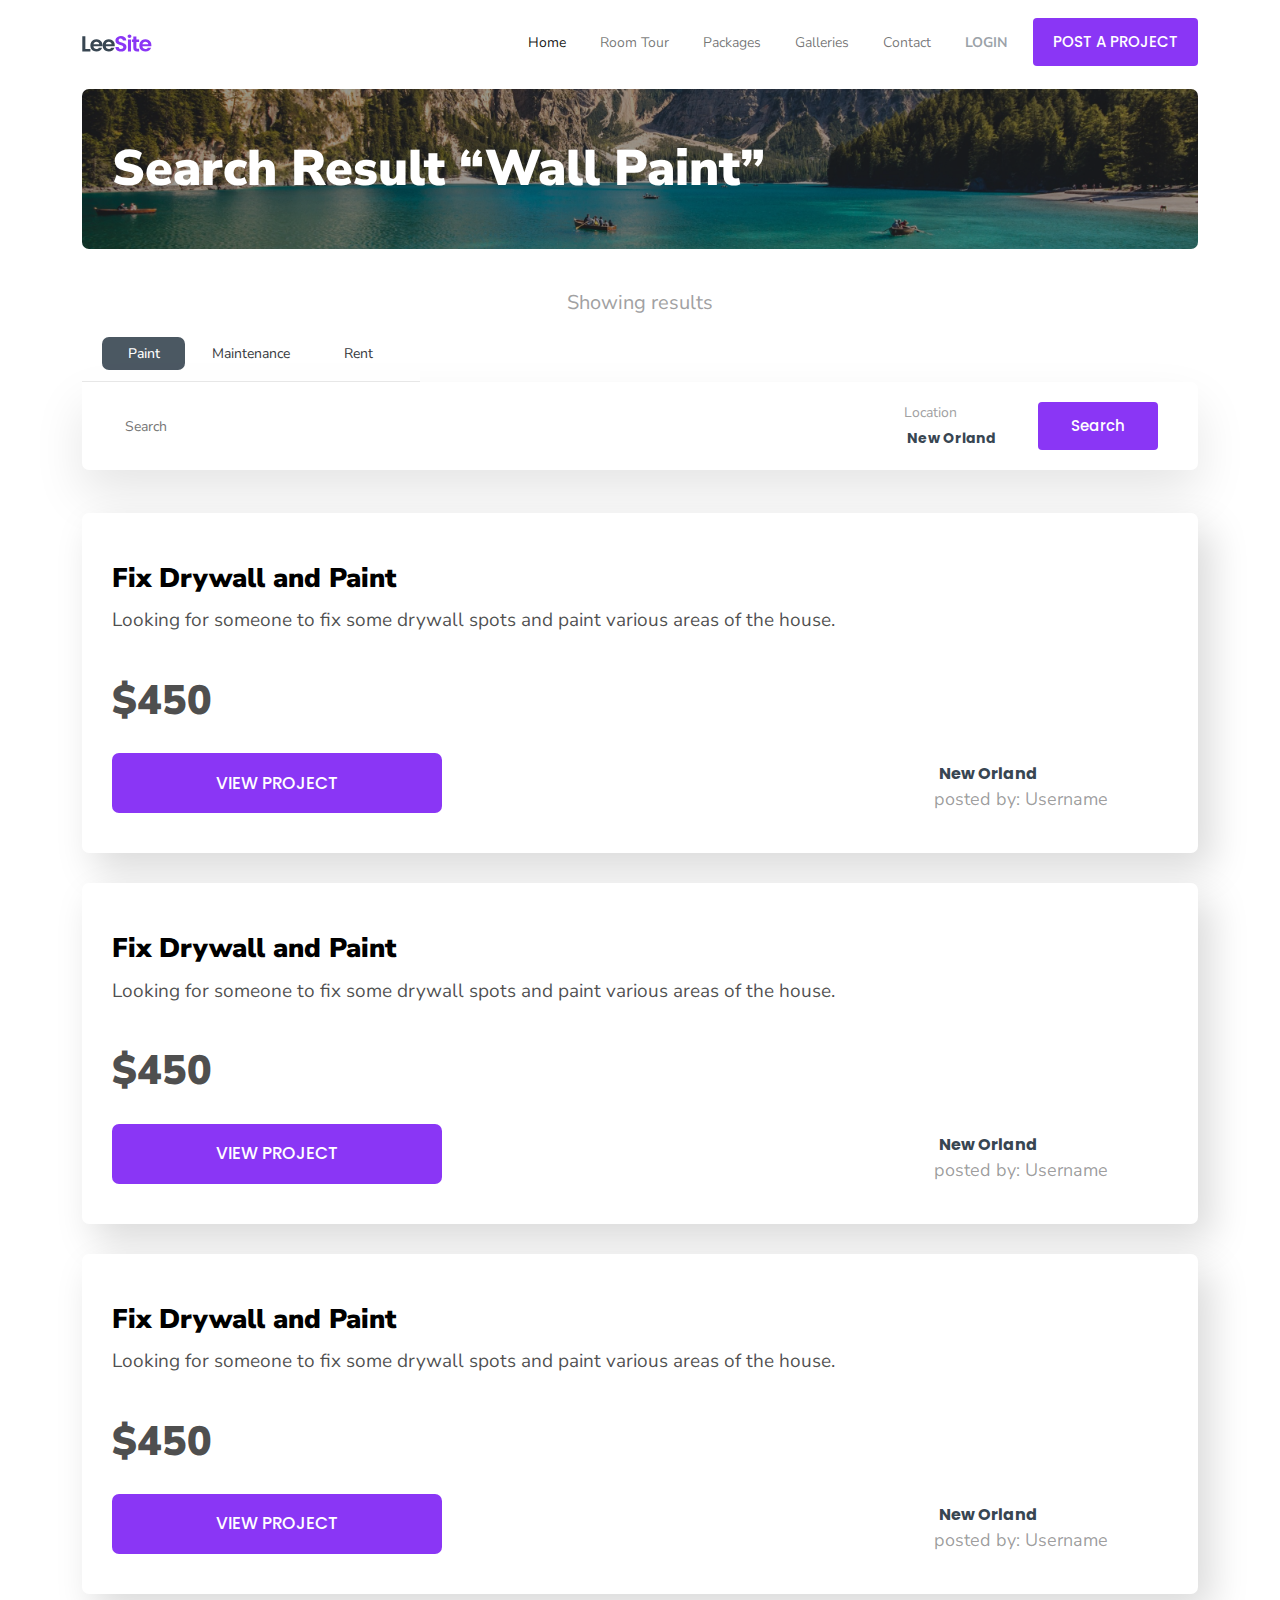
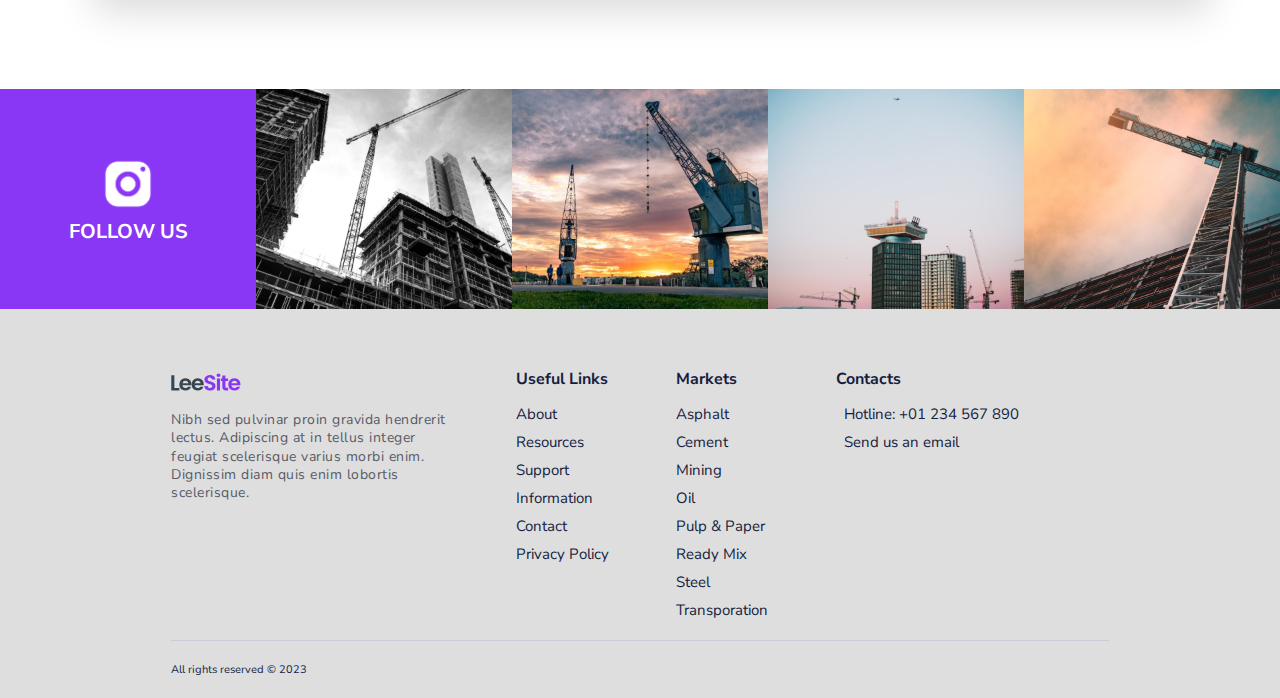
==== search.html @ 2c153d2e "complete" ====
<!DOCTYPE html>
<html lang="en">
  <head>
    <meta charset="utf-8" />
    <title>LeeSite</title>
    <meta
      name="viewport"
      content="width=device-width, initial-scale=1, shrink-to-fit=no"
    />
    <meta name="description" content="Site description will be here" />
    <link rel="stylesheet" type="text/css" href="css/bootstrap.min.css" />
    <link
      href="https://kit-pro.fontawesome.com/releases/v5.15.2/css/pro.min.css"
      rel="stylesheet"
    />
    <link rel="stylesheet" href="css/default-edit.css" />
    <link rel="stylesheet" type="text/css" href="style.css" />
    <link rel="stylesheet" type="text/css" href="css/responsive.css" />
    <!--End ALL STYLESHEET -->
  </head>

  <body>
    <!-- main-wrap -->
    <div class="main-wrap">
      <!-- offcanvas-start -->
      <div class="offcanvas-menu">
        <ul class="offmenu" id="menuParent">
          <a href="#" class="offcanvas-close"><i class="fa fa-times"></i></a>
          <li class="active"><a href="#">HOME</a></li>
          <li><a href="#">ABOUT US</a></li>
          <li class="dropdown">
            <a href="#" data-bs-toggle="collapse" data-bs-target="#drop-menu1"
              >OUR HORSES</a
            >
            <div
              class="dropdown-menu-custom collapse"
              id="drop-menu1"
              data-bs-parent="#menuParent"
            >
              <ul>
                <li><a href="#">YEARLINGS</a></li>
                <li><a href="#">2 YEAR OLDS</a></li>
                <li><a href="#">3 YEAR OLD PLUS</a></li>
              </ul>
            </div>
          </li>
          <li><a href="#">LATEST NEWS</a></li>
          <li><a href="#">CONTACT & FIND US</a></li>
        </ul>
      </div>
      <div class="offcanvas-overlay"></div>
      <!-- offcanvas-start-end -->

      <!-- navbar-section -->
      <nav class="navbar navbar-expand-lg bg-body-tertiary navbar-light">
        <div class="container">
          <a class="navbar-brand" href="index.html">
            <img src="images/logo.svg" alt="" class="img" />
          </a>
          <button
            class="navbar-toggler"
            type="button"
            data-bs-toggle="collapse"
            data-bs-target="#navbarNavAltMarkup"
            aria-controls="navbarNavAltMarkup"
            aria-expanded="false"
            aria-label="Toggle navigation"
          >
            <span class="navbar-toggler-icon"></span>
          </button>
          <div
            class="collapse navbar-collapse justify-content-end"
            id="navbarNavAltMarkup"
          >
            <div class="navbar-nav">
              <a class="nav-link active" href="#">Home</a>
              <a class="nav-link" href="#">Room Tour</a>
              <a class="nav-link" href="#">Packages</a>
              <a class="nav-link" href="#">Galleries</a>
              <a class="nav-link" href="#">Contact</a>
            </div>
            <div class="navbar-btns">
              <a href="#" class="a">LOGIN</a>
              <a href="#" class="btn btn-primary">POST A PROJECT</a>
            </div>
          </div>
        </div>
      </nav>
      <!--End navbar-section -->

      <!-- main -->
      <main>
        <!-- title-hero-section -->
        <section class="title-hero-section">
          <div class="container">
            <div class="title-hero-section__inner">
              <div class="title-hero-box">
                <h1 class="h1 mb-0">Search Result “Wall Paint”</h1>
              </div>
            </div>
          </div>
        </section>
        <!-- title-hero-section-end -->

        <!-- project-section -->
        <section class="project-section">
          <div class="container">
            <div class="project-section__inner">
              <div
                class="project-section__title sec-title cont-blk cont-blk--center"
              >
                <h4>Showing results</h4>

                <div class="hero-search w-100 mb-2">
                  <div class="hero-search_nav">
                    <ul class="nav">
                      <li>
                        <a
                          class="active"
                          data-bs-toggle="tab"
                          data-bs-target="#hr-src-tab-1"
                          href="#"
                          >Paint</a
                        >
                      </li>
                      <li>
                        <a
                          class=""
                          data-bs-toggle="tab"
                          data-bs-target="#hr-src-tab-2"
                          href="#"
                          >Maintenance</a
                        >
                      </li>
                      <li>
                        <a
                          class=""
                          data-bs-toggle="tab"
                          data-bs-target="#hr-src-tab-3"
                          href="#"
                          >Rent</a
                        >
                      </li>
                    </ul>
                  </div>
                  <div class="hero-search-box w-100">
                    <div class="hero-search-tab-content tab-content">
                      <!-- hero-tab-pane -->
                      <div
                        class="hero-search-tab-pane tab-pane fade show active"
                        id="hr-src-tab-1"
                      >
                        <div class="hero-search-box_in">
                          <input
                            type="text"
                            class="input flex-grow-1"
                            placeholder="Search"
                          />
                          <div class="h-inp-single text-left">
                            <label class="ht-label">Location</label>
                            <div class="h-inp-outer">
                              <div class="icon">
                                <i class="fal fa-map-marker-alt"></i>
                              </div>
                              <select class="h-inp h-inp-select">
                                <option>New Orland</option>
                                <option>New Orland</option>
                                <option>New Orland</option>
                              </select>
                              <i class="far fa-chevron-down"></i>
                            </div>
                          </div>
                          <a href="search.html" class="btn src-btn btn-primary"
                            >Search</a
                          >
                        </div>
                      </div>
                      <!-- hero-tab-pane -->
                      <!-- hero-tab-pane -->
                      <div
                        class="hero-search-tab-pane tab-pane fade"
                        id="hr-src-tab-2"
                      >
                        <div class="hero-search-box_in">
                          <input
                            type="text"
                            class="input flex-grow-1"
                            placeholder="Search"
                          />
                          <div class="h-inp-single">
                            <label class="ht-label">Location</label>
                            <div class="h-inp-outer">
                              <div class="icon">
                                <i class="fal fa-map-marker-alt"></i>
                              </div>
                              <select class="h-inp h-inp-select">
                                <option>New Orland</option>
                                <option>New Orland</option>
                                <option>New Orland</option>
                              </select>
                              <i class="far fa-chevron-down"></i>
                            </div>
                          </div>
                          <a href="search.html" class="btn src-btn btn-primary"
                            >Search</a
                          >
                        </div>
                      </div>
                      <!-- hero-tab-pane -->
                      <!-- hero-tab-pane -->
                      <div
                        class="hero-search-tab-pane tab-pane fade"
                        id="hr-src-tab-3"
                      >
                        <div class="hero-search-box_in">
                          <input
                            type="text"
                            class="input flex-grow-1"
                            placeholder="Search"
                          />
                          <div class="h-inp-single">
                            <label class="ht-label">Location</label>
                            <div class="h-inp-outer">
                              <div class="icon">
                                <i class="fal fa-map-marker-alt"></i>
                              </div>
                              <select class="h-inp h-inp-select">
                                <option>New Orland</option>
                                <option>New Orland</option>
                                <option>New Orland</option>
                              </select>
                              <i class="far fa-chevron-down"></i>
                            </div>
                          </div>
                          <a href="search.html" class="btn src-btn btn-primary"
                            >Search</a
                          >
                        </div>
                      </div>
                      <!-- hero-tab-pane -->
                    </div>
                  </div>
                </div>
              </div>

              <div class="projects-wrapper">
                <!-- project-single -->
                <div class="project-single">
                  <div class="project_ttl">
                    <h3>Fix Drywall and Paint</h3>
                    <p>
                      Looking for someone to fix some drywall spots and paint
                      various areas of the house.
                    </p>
                  </div>
                  <div class="project__r2">
                    <div class="project__r2__lft">
                      <div class="price">$450</div>
                      <a href="project-view.html" class="btn btn-primary btn-lg"
                        >VIEW PROJECT</a
                      >
                    </div>
                    <div class="project__r2__rt">
                      <h4>
                        <i class="fal fa-map-marker-alt"></i>
                        <span class="txt">New Orland</span>
                      </h4>
                      <p>posted by: Username</p>
                    </div>
                  </div>
                </div>
                <!-- project-single-end -->
                <!-- project-single -->
                <div class="project-single">
                  <div class="project_ttl">
                    <h3>Fix Drywall and Paint</h3>
                    <p>
                      Looking for someone to fix some drywall spots and paint
                      various areas of the house.
                    </p>
                  </div>
                  <div class="project__r2">
                    <div class="project__r2__lft">
                      <div class="price">$450</div>
                      <a href="project-view.html" class="btn btn-primary btn-lg"
                        >VIEW PROJECT</a
                      >
                    </div>
                    <div class="project__r2__rt">
                      <h4>
                        <i class="fal fa-map-marker-alt"></i>
                        <span class="txt">New Orland</span>
                      </h4>
                      <p>posted by: Username</p>
                    </div>
                  </div>
                </div>
                <!-- project-single-end -->
                <!-- project-single -->
                <div class="project-single">
                  <div class="project_ttl">
                    <h3>Fix Drywall and Paint</h3>
                    <p>
                      Looking for someone to fix some drywall spots and paint
                      various areas of the house.
                    </p>
                  </div>
                  <div class="project__r2">
                    <div class="project__r2__lft">
                      <div class="price">$450</div>
                      <a href="project-view.html" class="btn btn-primary btn-lg"
                        >VIEW PROJECT</a
                      >
                    </div>
                    <div class="project__r2__rt">
                      <h4>
                        <i class="fal fa-map-marker-alt"></i>
                        <span class="txt">New Orland</span>
                      </h4>
                      <p>posted by: Username</p>
                    </div>
                  </div>
                </div>
                <!-- project-single-end -->
              </div>
            </div>
          </div>
        </section>
        <!-- project-section-end -->

        <!-- follow-section -->
        <section class="follow-section mb-0">
          <div class="follow-section__inner">
            <div class="follow__row">
              <div class="follow-item follow-inst">
                <div class="icon">
                  <img src="images/instagram.svg" alt="" />
                </div>
                <h2 class="mb-0">FOLLOW US</h2>
              </div>
              <div class="follow-item">
                <img src="images/follow-1.png" alt="" class="img" />
              </div>
              <div class="follow-item">
                <img src="images/follow-2.png" alt="" class="img" />
              </div>
              <div class="follow-item">
                <img src="images/follow-3.png" alt="" class="img" />
              </div>
              <div class="follow-item">
                <img src="images/follow-4.png" alt="" class="img" />
              </div>
            </div>
          </div>
        </section>
        <!-- follow-section-end -->
      </main>
      <!-- main end -->

      <!-- footer-section -->
      <footer class="footer-section">
        <div class="h-0">&nbsp;</div>
        <div class="container">
          <div class="footer-section__inner">
            <div class="footer-top-row row gy-5">
              <div class="col-lg-4 col-md-6 me-xl-4">
                <div class="footer-logo-column">
                  <a href="#" class="footer-logo">
                    <img src="images/logo.svg" alt="" />
                  </a>
                  <p>
                    Nibh sed pulvinar proin gravida hendrerit lectus. Adipiscing
                    at in tellus integer feugiat scelerisque varius morbi enim.
                    Dignissim diam quis enim lobortis scelerisque.
                  </p>
                  <ul class="fs-menu">
                    <li>
                      <a href="#"><i class="fab fa-instagram"></i></a>
                    </li>
                    <li>
                      <a href="#"><i class="fab fa-twitter"></i></a>
                    </li>
                    <li>
                      <a href="#"><i class="fab fa-linkedin-in"></i></a>
                    </li>
                  </ul>
                </div>
              </div>
              <div class="col-lg-2 col-6">
                <div class="footer-menu">
                  <h4>Useful Links</h4>
                  <ul>
                    <li>
                      <a href="#"><span class="txt">About</span></a>
                    </li>
                    <li>
                      <a href="#"><span class="txt">Resources</span></a>
                    </li>
                    <li>
                      <a href="#"><span class="txt">Support</span></a>
                    </li>
                    <li>
                      <a href="#"><span class="txt">Information</span></a>
                    </li>
                    <li>
                      <a href="#"><span class="txt">Contact</span></a>
                    </li>
                    <li>
                      <a href="#"><span class="txt">Privacy Policy</span></a>
                    </li>
                  </ul>
                </div>
              </div>
              <div class="col-lg-2 col-6">
                <div class="footer-menu">
                  <h4>Markets</h4>
                  <ul>
                    <li>
                      <a href="#"><span class="txt">Asphalt</span></a>
                    </li>
                    <li>
                      <a href="#"><span class="txt">Cement</span></a>
                    </li>
                    <li>
                      <a href="#"><span class="txt">Mining</span></a>
                    </li>
                    <li>
                      <a href="#"><span class="txt">Oil</span></a>
                    </li>
                    <li>
                      <a href="#"><span class="txt">Pulp & Paper</span></a>
                    </li>
                    <li>
                      <a href="#"><span class="txt">Ready Mix</span></a>
                    </li>
                    <li>
                      <a href="#"><span class="txt">Steel</span></a>
                    </li>
                    <li>
                      <a href="#"><span class="txt">Transporation</span></a>
                    </li>
                  </ul>
                </div>
              </div>
              <div class="col-lg-3">
                <div class="footer-menu">
                  <h4>Contacts</h4>
                  <ul>
                    <li>
                      <a href="TEL:+01 234 567 890">
                        <div class="icon"><i class="fal fa-phone-alt"></i></div>
                        <span class="txt">Hotline: +01 234 567 890</span>
                      </a>
                    </li>
                    <li>
                      <a href="mailto:example@mail.com">
                        <div class="icon">
                          <i class="fal fa-envelope-open"></i>
                        </div>
                        <span class="txt">Send us an email</span>
                      </a>
                    </li>
                  </ul>
                </div>
              </div>
            </div>
            <div class="footer-bottom">
              <p class="copy-right">All rights reserved © 2023</p>
            </div>
          </div>
        </div>
      </footer>
      <!--End footer-section -->
    </div>
    <!-- main-wrap -->

    <!-- js -->
    <script src="js/bootstrap.bundle.min.js"></script>
    <script src="js/main.js"></script>
    <!-- End All Js -->
  </body>
</html>
---- css/default-edit.css ----
/* ---buttons--- */
.btn {
    padding: 10px 27px;
    min-height: 64px;
    font-size: 18px;
    font-style: normal;
    font-weight: 500;
    font-family: var(--poppins);
    display: inline-flex;
    align-items: center;
    justify-content: center;
    text-align: center;
    background: var(--theme__color1);
    box-shadow: none !important;
}
.btn-primary,
.btn-primary:focus {
    background: var(--theme__color1);
    box-shadow: none !important;
    border-color: transparent;
    color: #fff;
}
.btn-primary:hover {
    background: #9617ff;
    color: #fff;
    border-color: transparent;
}

.btn-lg {
    min-height: 81px;
    font-size: 22.875px;
    font-style: normal;
    font-weight: 500;
    border-radius: 10px;
}
/* ---buttons---end */

/* small-tools */
.underline {
    text-decoration: underline !important;
}
.h-initial {
    height: initial !important;
}
.space-nowrap {
    white-space: nowrap;
}
.hidden-scroll {
    overflow-y: auto !important;
    -ms-overflow-style: none !important;  /* IE and Edge */
    scrollbar-width: none !important;  /* Firefox */
}
.hidden-scroll::-webkit-scrollbar {
    display: none !important;
}
.pseudo-before-none::before {
    display: none !important;
}
.pseudo-after-none::after {
    display: none !important;
}
.pseudo-none::before,
.pseudo-none::after {
    display: none !important;
}



.flip {
    transform: rotateY(180deg);
}
.flip-x {
    transform: rotateX(180deg);
}
.rotate1_8 {
    transform: rotate(45deg) !important;
}
.rotate2_8 {
    transform: rotate(90deg) !important;
}
.rotate3_8 {
    transform: rotate(135deg) !important;
}
.rotate4_8 {
    transform: rotate(180deg) !important;
}
.rotate5_8 {
    transform: rotate(225deg) !important;
}
.rotate6_8 {
    transform: rotate(270deg) !important;
}
.rotate7_8 {
    transform: rotate(315deg) !important;
}
.rotate8_8 {
    transform: rotate(360deg) !important;
}


/* bg */
.bg-theme1 {
    background: var(--theme__color1) !important;
}
.bg-theme2 {
    background: var(--theme__color2) !important;
}
.bg-theme3 {
    background: var(--theme__color3) !important;
}
.bg-theme4 {
    background: var(--theme__color4) !important;
}

/* hover--bg */
.hover-bg-theme1:hover {
    background: var(--theme__color1) !important;
}
.hover-bg-theme2:hover {
    background: var(--theme__color2) !important;
}
.hover-bg-theme3:hover {
    background: var(--theme__color3) !important;
}
.hover-bg-theme4:hover {
    background: var(--theme__color4) !important;
}


/* fonts */
.font1 {
    font-family: var(--font1);
}
.font2 {
    font-family: var(--font2);
}
.font3 {
    font-family: var(--font3);
}
.font4 {
    font-family: var(--font4);
}


/* text-color */
.color-white {
    color: #fff !important;
}
.color-text {
    color: var(--text__color1) !important;
}
.color-theme1 {
    color: var(--theme__color1) !important;
}
.color-theme2 {
    color: var(--theme__color2) !important;
}
.color-theme3 {
    color: var(--theme__color3) !important;
}
.color-theme4 {
    color: var(--theme__color4) !important;
}


/* text-align */
.text-left {
    text-align: left !important;
}
.text-right {
    text-align: right !important;
}
.text-center {
    text-align: center !important;
}
.text-justified {
    text-align: justify !important;
}


/* font-weights */
.fw-300 {
    font-weight: 300 !important;
}
.fw-400 {
    font-weight: 400 !important;
}
.fw-500 {
    font-weight: 500 !important;
}
.fw-600{
    font-weight: 600!important;
}
.fw-700 {
    font-weight: 700 !important;
}
.fw-800{
    font-weight: 800!important;
}



/* nice-select-edit */
.nice-select {
    height: initial;
    min-height: initial;
    line-height: 1;
    padding: 0 20px 0 0;
    float: none;
    display: inline-block;
    border: none;
}
.nice-select:after {
    margin-top: -2px;
}
.nice-select .list .option,
.nice-select.open .list .option {
    font-size: 16px;
    line-height: initial;
    min-height: initial;
    padding: 13px 15px;
    min-width: 50px;
}
.nice-select .option.selected {
    font-weight: inherit;
}
.nice-select .list {
    border-radius: 2px;
    min-width: 100%;
}

@media (max-width: 767px) {
    .nice-select .list .option,
    .nice-select.open .list .option {
        font-size: 16px;
        line-height: initial;
        min-height: initial;
        padding: 8px 12px;
        min-width: 50px;
    } 
}





/* important */
#scrollUp {
    background-image: url("../images/base/top.png");
    bottom: 20px;
    right: 20px;
    width: 38px;    /* Width of image */
    height: 38px;   /* Height of image */
    color: transparent;
}
---- style.css ----
/*-----------------------------------=========Main-Style-Sheet=========----------------------------------------*/


@import url('https://fonts.googleapis.com/css2?family=Nunito+Sans:opsz,wght@6..12,200;6..12,300;6..12,400;6..12,500;6..12,600;6..12,700;6..12,800;6..12,900;6..12,1000&family=Poppins:wght@100;200;300;400;500;600;700;800;900&display=swap');
:root {
  --theme__color1: #8A36F5;
  --nunito-sans: 'Nunito Sans', sans-serif;
  --poppins: 'Poppins', sans-serif;
}
*,::before,::after {
  box-sizing: border-box;
}
body {
  font-size: 16px;
  line-height: 1.5;
  background-color: #fff;
  overflow-x: hidden;
  word-wrap: break-word;
  word-break: normal;
  font-weight: 400;
  -webkit-font-smoothing: antialiased;
  font-family: var(--nunito-sans);
}
a, a:active, a:focus, a:active, a:hover {
  text-decoration:none !important;
  color: inherit;
}
input{
  -ms-box-sizing: border-box;
  box-sizing: border-box;
}
a:hover,
a:focus,
input:focus,
input:hover,
select:focus,
select:hover,
select:active,
textarea:focus,
textarea:hover,
button:focus {
  outline: none;
}
::placeholder {
  opacity: 1;
}
:focus::placeholder {
  opacity: 0;
}
table {
  border-collapse: separate;
  border-spacing: 0;
  table-layout: fixed; /* Prevents HTML tables from becoming too wide */
  width: 100%;
}
img {
  -ms-interpolation-mode: bicubic;
  border: 0;
  height: auto;
  max-width: 100%;
  vertical-align: middle;
}
iframe {
  width: 100%;
}
h1, h2, h3, h4, h5, h6,
.h1, .h2, .h3, .h4, .h5, .h6{
  font-weight: 700;
}
ul{
    margin: 0;
    padding: 0;
    list-style: none;
}
p{
  margin-bottom: 15px;
}
p:last-child{
  margin: 0;
}
.main-wrap {
  width: 100%;
  overflow: hidden;
}
@media (max-width: 1899px) and (min-width: 1200px) {
  .container {
    max-width: 1140px;
  }
}
@media (min-width: 1900px) {
  .container {
    max-width: 1625px;
  }
}




/* navbar */
.navbar {
  padding: 29px 0;
}
.navbar-fluid {
  padding: 0;
}
.navbar-brand {

}
.navbar-brand .img {

}

.navbar-nav {
  gap: 40px;
  display: flex !important;
}
.navbar-nav .nav-link {
  font-size: 18px;
  color: rgba(56, 70, 82, 0.5);
}
.navbar-nav .nav-link.active,
.navbar-nav .nav-link:hover {
  color: #384652;
}
.navbar-btns {
  display: flex;
  align-items: center;
  margin-left: 40px;
  gap: 40px;
}
.navbar-btns .a {
  padding: 8px;
  font-size: 18px;
  color: rgba(56, 70, 82, 0.5);
  font-weight: 700;
}
.navbar-btns .btn {

}
/* navbar-end */


/* ---offcanvas-css--- */
.offcanvas-open {
  font-size: 22px;
  transition: 0.3s;
}
.offcanvas-open:hover {
  color: #97A3AE;
}
.offcanvas-close {
  color: var(--theme__color1);
  position: absolute;
  transition: 0.3s;
  right: 25px;
  top: 25px;
}
.offcanvas-close:hover {
  color: #97A3AE;
}
.offcanvas-menu {
  position: fixed;
  height: 100%;
  width: 100%;
  top: 0;
  left: 0;
  z-index: 1000;
  transform: translateX(-105%);
  transition: 0.3s;
}
.offcanvas-menu.active {
  transform: translate(0);
}
.offcanvas-menu .offmenu {
  max-width: 250px;
  min-width: 200px;
  z-index: 5;
  position: relative;
  background: #d5dce2;
  height: 100%;
  padding: 50px 20px 40px;
  overflow: auto;
  -ms-overflow-style: none;  /* IE and Edge */
  scrollbar-width: none;  /* Firefox */
}
.offcanvas-menu .offmenu :-webkit-scrollbar {
  display: none;
}
.offcanvas-menu ul li a {
  display: block;
  text-align: center;
  font-size: 16px;
  color: var(--theme__color1);
  padding: 10px;
}
.dropdown-menu-custom ul {
  background: #fff;
  padding: 20px 0;
}
.dropdown-menu-custom ul li a {
  color: #97A3AE;
}
.offcanvas-overlay {
  position: fixed;
  top: 0;
  left: 0;
  height: 100%;
  width: 100%;
  background: rgba(0, 0, 0, 0.178);
  z-index: 2;
  transform: 0;
  z-index: 900;
  opacity: 0;
  visibility: hidden;
  transition: 0.3s;
}
.offcanvas-overlay.active {
  opacity: 1;
  visibility: visible;
}
/* ---offcanvas-css-end---*/


/* ---hero-section--- */
.hero-section {
  padding: 5px 0;
}
.hero-section__inner {

}
.hero__content {
  height: 712px;
  padding: 86px;
  border-radius: 10px;
  background: url('images/hero-image.png') no-repeat center center/cover;
  flex-direction: column;
  display: flex;
  justify-content: center;
}
.hero__content .h1 {
  font-size: 72px;
  margin-bottom: 26px;
  font-weight: 900;
  color: #fff;
}
.hero-search {
  display: flex;
  flex-direction: column;
  align-items: flex-start;
}
.hero-search .h1 {

}
.hero-search_nav {
  border-radius: 10px 10px 0px 0px;
  border-bottom: 1px solid rgba(0, 0, 0, 0.10);
  opacity: 0.8999999761581421;
  background: var(--white, #FFF);
}
.hero-search_nav .nav {
  display: flex;
  gap: 32px;
  padding: 16px 32px;
}
.hero-search_nav .nav li {

}
.hero-search_nav .nav li a {
  font-size: 18px;
  font-weight: 400;
  line-height: normal;
  padding: 10px;
  border-radius: 10px;
  display: flex;
  min-width: 100px;
  align-items: center;
  justify-content: center;
  text-align: center;
  transition: 0.3s;
}
.hero-search_nav .nav li a.active {
  font-weight: 500;
  color: #fff;
  background: #384652;
}
.hero-search-box {
  padding: 30px 60px;
  border-radius: 0px 10px 10px 10px;
  background: var(--white, #FFF);
  box-shadow: 0px 24px 50px 0px rgba(0, 0, 0, 0.10);
}
.hero-search-tab-content {

}
.hero-search-tab-pane {

}
.hero-search-box_in {
  display: flex;
  align-items: center;
  gap: 12px;
}
.hero-search-box_in .input {
  font-optical-sizing: 18px;
  font-weight: 400;
  color: #A1A1A2;
  border: 1px solid transparent;
  width: 428px;
}
.h-inp-single {

}
.ht-label {
  font-size: 18px;
  margin-bottom: 7px;
  font-weight: 400;
  color: #A1A1A2;
}
.h-inp-outer {
  display: flex;
  align-items: center;
}
.h-inp-outer .icon {
  font-size: 18px;
  margin-right: 4px;
  color: var(--theme__color1);
}
.h-inp {
  appearance: none;
  width: 154px;
  border: 1px solid transparent;
  background: transparent;
  font-size: 18px;
  font-family: var(--poppins);
  font-weight: 700;
  color: #384652;
}
.hero-search-box_in .src-btn {
  min-width: 160px;
}
/* ---hero-section---end */


/* ---common--- */
.h2 {
  font-size: 62px;
  font-style: normal;
  font-weight: 900;
}
.cont-blk {
  display: flex;
  flex-direction: column;
  align-items: flex-start;
}
.cont-blk--center {
  align-items: center;
  text-align: center;
}
.sec-title {
  margin-bottom: 57px;
}
/* ---common---end */


/* ---project-section--- */
.project-section {
  padding: 55px 0;
}
.project-section__inner {

}
.project-section__title {
  margin-bottom: 57px;
}
.project-section__title h4 {
  color: #A1A1A2;
  text-align: center;
  font-size: 26px;
  margin-bottom: 12px;
  font-style: normal;
  font-weight: 400;
  line-height: normal;
}


.projects-wrapper {
  gap: 44px;
  display: flex;
  flex-direction: column;
}
.project-single {
  padding: 70px 47px 57px;
  border-radius: 10px;
  background: #FFF;
  box-shadow: 12.708499908447266px 16.52104949951172px 38.1254997253418px 0px rgba(0, 0, 0, 0.15);
}
.project_ttl {
  margin-bottom: 55px;
}
.project_ttl h3 {
  font-size: 43.209px;
  margin-bottom: 15px;
  font-style: normal;
  font-weight: 900;
  color: #000;
}
.project_ttl p {
  font-size: 29.23px;
  font-style: normal;
  font-weight: 400;
  color: rgba(0, 0, 0, 0.7);  
}
.project__r2 {
  display: flex;
  justify-content: space-between;
  align-items: flex-end;
}
.project__r2__lft {

}
.project__r2__lft .price {
  font-size: 55.917px;
  margin-bottom: 45px;
  font-style: normal;
  font-weight: 900;
  color: rgba(0, 0, 0, 0.7); 
}
.project__r2__lft .btn {
  min-width: 530px;
}
.project__r2__rt {
  margin-right: 60px;
}
.project__r2__rt h4 {
  font-size: 22.875px;
  margin-bottom: 4px;
  font-style: normal;
  font-weight: 700;
  color: #384652;
  font-family: var(--poppins);
}
.project__r2__rt h4 i {
  color: var(--theme__color1);
  margin-right: 8px;
}
.project__r2__rt p {
  font-size: 25.417px;
  font-style: normal;
  font-weight: 400;
  color: rgba(0, 0, 0, 0.4);
}
/* ---project-section---end */


/* ---service-section--- */
.service-section {
  padding: 100px 0;
}
.service-section__inner {

}
.service-section__title {

}
.service-section__title .h2 {
  color: rgba(21, 29, 63, 0.4);
}

.services-row {
  --bs-gutter-x: 30px;
  --bs-gutter-y: var(--bs-gutter-x);
}
.service-single {
  height: 422px;
  position: relative;
  z-index: 1;
  border-radius: 10px;
  background: #FFF;
  box-shadow: 0px 3.836930513381958px 38.36930465698242px 0px rgba(0, 0, 0, 0.10);
  display: flex;
  flex-direction: column;
  border-radius: 10px;
}
.service-single__content {
  padding: 60px;
  display: flex;
  flex-direction: column;
  text-align: center;
  justify-content: center;
  flex-grow: 1;
  background: var(--theme__color1);
  border-radius: inherit;
}
.service-single__content h4 {
  color: #fff;
  font-size: 55.635px;
  margin-bottom: 22px;
  font-style: normal;
  font-weight: 900;
}
.service-single__content p {
  color: #FFF;
  text-align: center;
  font-size: 18.225px;
  line-height: 1.6;
  font-style: normal;
  font-weight: 400;
  letter-spacing: 0.4px;
}
.service-single__hrv {
  position: absolute;
  top: 0;
  left: 0;
  height: 100%;
  width: 100%;
  border-radius: inherit;
  background: #fff;
  display: flex;
  flex-direction: column;
  align-items: center;
  text-align: center;
  justify-content: center;
  transition: 0.3s;
}
.service-single:hover .service-single__hrv {
  opacity: 0;
}
.service-single__hrv .icon {
  height: 182px;
  margin-bottom: 13px;
  display: flex;
  align-items: center;
  justify-content: center;
  filter: grayscale(1) invert(0);
}
.service-single__hrv h4 {
  color: #151D3F;
  font-size: 55.635px;
  font-style: normal;
  font-weight: 900;
}
/* ---service-section---end */


/* ---cta-section--- */
.cta-section {
  padding: 50px 0;
}
.cta-section__inner {

}
.cta-content {

}
.cta-content h4 {
  font-size: 32px;
  margin-bottom: 58px;
  color: #151D3F;
  text-align: center;
  font-style: normal;
  font-weight: 700;
  line-height: normal;
}
.cta-project-post {
  margin: 0 auto;
  width: 996px;
  display: flex;
  border-radius: 10px;
  background: var(--gray, #F1F1F1);
}
.cta-project-post .input {
  padding: 5px 35px;
  width: 0;
  flex-grow: 1;
  background: transparent;
  border: none;
  color: #A1A1A2;
  font-family: Poppins;
  font-size: 22.875px;
  font-style: normal;
  font-weight: 500;
}
.cta-project-post .submit {

}
/* ---cta-section---end */


/* ---follow-section--- */
.follow-section {
  margin: 100px 0 50px;
}
.follow-section__inner {

}

.follow__row {
  display: flex;
}
.follow-item {
  width: 50%;
  display: flex;
  align-items: center;
  justify-content: center;
  text-align: center;
  flex-direction: column;
}
.follow-item.follow-inst {
  background: var(--theme__color1);
  color: #fff;
}
.follow-item .icon {
  width: 100px;
  margin-bottom: 8px;
}
.follow-item h2 {
  font-size: 36.798px;
  font-style: normal;
  font-weight: 700;
}
.follow-item .img {
  height: 100%;
  width: 100%;
  object-fit: cover;
  object-position: center;
}
/* ---follow-section---end */


/* ---footer-section--- */
.footer-section {
  background: #DEDEDE;
}
.footer-section__inner {
  padding: 0 8%;
}

.footer-top-row {
  padding: 80px 0 30px;
}
.footer-logo-column {
  padding-right: 50px;
}
.footer-logo {
  width: 115px;
  margin-bottom: 26px;
  display: block;
}
.footer-logo-column p {
  color: #595B66;
  font-size: 18.084px;
  font-style: normal;
  font-weight: 400;
  letter-spacing: 0.5px;
  line-height: 1.3;
}
.fs-menu {
  margin-top: 30px;
  display: flex;
  gap: 20px;
}
.fs-menu li {

}
.fs-menu li a {
  color: var(--theme__color1);
  transition: 0.3s;
  font-size: 25px;
}
.fs-menu li a:hover {
  opacity: 0.8;
}

.footer-menu {

}
.footer-menu h4 {
  font-size: 19.147px;
  margin-bottom: 25px;
  color: #151D3F;
  font-style: normal;
  font-weight: 700;
}
.footer-menu ul {
  display: flex;
  flex-direction: column;
  gap: 10px;
}
.footer-menu ul li {

}
.footer-menu ul li a {
  color: #151D3F;
  font-size: 19.147px;
  font-style: normal;
  font-weight: 400;
  line-height: normal;
  display: flex;
  gap: 9px;
  transition: 0.3s;
}
.footer-menu ul li a:hover {
  color: var(--theme__color1);
}
.footer-menu ul li a .icon {
  color: var(--theme__color1);
}

.footer-bottom {
  padding: 28px 0;
  border-top: 1px solid #C9CBD6;
}
.copy-right {
  color: #151D3F;
  font-size: 13.829px;
  font-style: normal;
  font-weight: 400;
  line-height: 17.02px;
}
/* ---footer-section---end */


/* ---title-hero-section--- */
.title-hero-section {
  padding: 5px;
}
.title-hero-section__inner {

}
.title-hero-box {
  min-height: 203px;
  padding: 40px 50px;
  background: url('images/title-hero-bg.png') no-repeat center center/cover;
  border-radius: 10px;
  display: flex;
  flex-direction: column;
  justify-content: center;
}
.title-hero-box .h1 {
  color: var(--white, #FFF);
  font-size: 72px;
  font-style: normal;
  font-weight: 900;
  line-height: 80px;
}
/* ---title-hero-section---end */


/* ---project-view-section--- */
.project-view-section {
  padding: 95px 0;
}
.project-view-section__inner {

}

.project-view-box {
  background: #FFF;
  box-shadow: 12.708499908447266px 16.52104949951172px 38.1254997253418px 0px rgba(0, 0, 0, 0.15);
  border-radius: 10px;
  overflow: hidden;
} 
.project-view-box [class*='col-'] {
  display: flex;
  flex-direction: column;
}
.project-view__content {
  padding: 70px 47px 57px;
  border-radius: 10px;

}
.project-view__content .project__r2 {
  flex-direction: column;
  align-items: flex-start;
} 
.project-views-txt {
  padding: 0 10px;
}
.project-views-txt h4 {
  font-size: 30.23px;
  margin-bottom: 17px;
  color: #000;
  font-style: normal;
  font-weight: 900;
  line-height: normal;
}
.project-views-txt p {
  overflow: hidden;
  color: rgba(0, 0, 0, 0.3);
  text-overflow: ellipsis;
  whitespace: nowrap;
  font-size: 29.23px;
  font-style: normal;
  font-weight: 400;
  line-height: normal;
}

.project-form {
  padding: 36px 48px;
  border-radius: 10px;
  background: #EEE;
  box-shadow: 12.708499908447266px 16.52104949951172px 38.1254997253418px 0px rgba(0, 0, 0, 0.15);
  flex-grow: 1;
}
.project-form_main {

}
.single-input-x {
  width: 100%;
}
.input-x-outer {
  width: 100%;
  position: relative;
}
.input-x-outer .chevron {
  font-size: 24px;
  right: 17px;
  position: absolute;
  top: 50%;
  transform: translate(0,-50%);
}
.input-x {
  font-size: 21.23px;
  padding: 20px 21px;
  width: 100%;
  color: rgba(0, 0, 0, 0.7);
  font-family: Nunito Sans;
  font-style: normal;
  font-weight: 400;
  line-height: normal;
  resize: none;
  border-radius: 10px;
  background: #FFF;
  border: 1px solid transparent;
  appearance: none;
}
.input-x.big {
  height: 204px;
}
.input-x-submit {
  font-weight: 700;
  color: #fff;
  background: var(--theme__color1);
  transition: 0.3s;
}
.input-x-submit:hover {
  background: #7e1cff;
}
/* ---project-view-section---end */


/* ---project-listing-section--- */
.project-listing-section {
  padding: 43px 0;
}
.project-listing-section__inner {

}

.pricing-listing-table-outer {
  padding: 20px 50px 30px;
  border-radius: 10px;
  background: #FFF;
  box-shadow: 12.708499908447266px 16.52104949951172px 38.1254997253418px 0px rgba(0, 0, 0, 0.15);
}
.project-listing-table {

}
.project-listing-tr {
  padding: 33px 0;
  gap: 20px;
  display: flex;
}
.project-listing-tr .column {
  width: 0;
  flex-grow: 1;
  color: #384652;
  font-size: 21px;
  font-style: normal;
  font-weight: 400;
  line-height: normal;
}
.project-listing-head .column {
  color: #000;
}
.project-listing-body .project-listing-tr {
  border-bottom: 1px solid rgba(0, 0, 0, 0.3);
}
.project-listing-body .project-listing-tr:last-child {
  border-bottom: none;
}
.project-listing-tr .column h4 {
  font-weight: 700;
  color: #000;
  font-size: inherit;
}
.project-listing-tr .column p {
  color: rgba(0, 0, 0, 0.3);
}
.project-list-item-actions {
  display: flex;
  justify-content: space-between;
}
.project-list-item-actions .action {
  color: rgba(0, 0, 0, 0.6);
  transition: 0.3s;
}
.project-list-item-actions .action:hover {
  color: var(--theme__color1);
}

.project-listing-table--1 {

}
.project-listing-table--1 .column {
  flex-grow: 0;
}
.project-listing-table--1 .column-1 {
  width: 24%;
}
.project-listing-table--1 .column-2 {
  width: 33%;
  padding-right: 5%;
}
.project-listing-table--1 .column-3 {
  width: 10%;
}
.project-listing-table--1 .column-4 {
  width: 5%; 
  flex-grow: 1;
}
.project-listing-table--1 .column-5 {
  width: 156px;
  flex-shrink: 0;
  flex-grow: 0;
  text-align: center;
}

/* ---project-listing-section---end */
---- css/responsive.css ----
@media (max-width: 1899px) {
    .navbar {
        padding: 18px 0;
    }
    .navbar-brand {
        display: block;
        width: 70px;
    }
    .navbar-nav .nav-link {
        font-size: 14px;
    }
    .navbar-nav {
        gap: 18px;
    }
    .navbar-btns {
        margin-left: 18px;
        gap: 18px;
    }
    .navbar-btns .a {
        font-size: 14px;
    }
    .btn {
        padding: 8px 19px;
        min-height: 48px;
        font-size: 15px;
    }

    .hero__content .h1 {
        font-size: 43px;
        margin-bottom: 20px;
    }
    .hero__content {
        height: 520px;
        padding: 50px;
        border-radius: 8px;
    }
    .hero-search_nav .nav li a {
        font-size: 14px;
        padding: 7px;
        border-radius: 7px;
        min-width: 83px;
    }
    .hero-search_nav .nav {
        display: flex;
        gap: 20px;
        padding: 11px 20px;
    }
    .hero-search_nav {
        border-radius: 7px 7px 0px 0px;
    }
    .hero-search-box_in .input {
        width: 300px;
        font-size: 14px;
    }
    .ht-label {
        font-size: 14px;
        margin-bottom: 4px;
    }
    .h-inp {
        width: 120px;
        font-size: 14px;
    }
    .h-inp-outer .icon {
        font-size: 15px;
        margin-right: 2px;
    }
    body {
        font-size: 14px;
    }
    .hero-search-box_in .src-btn {
        min-width: 120px;
    }
    .hero-search-box {
        padding: 20px 40px;
        border-radius: 0px 7px 7px 7px;
    }


    .h2 {
        font-size: 40px;
    }
    .project-section {
        padding: 35px 0;
    }
    .project-section__title {
        margin-bottom: 32px;
    }
    .project_ttl h3 {
        font-size: 27px;
        margin-bottom: 11px;
    }
    .project_ttl p {
        font-size: 19px;
    }
    .project__r2__lft .price {
        font-size: 41px;
        margin-bottom: 22px;
    }
    .btn-lg {
        min-height: 60px;
        font-size: 17px;
        border-radius: 7px;
    }
    .project__r2__lft .btn {
        min-width: 330px;
    }
    .project__r2__rt h4 {
        font-size: 16px;
        margin-bottom: 3px;
    }
    .project__r2__rt h4 i {
        margin-right: 5px;
    }
    .project__r2__rt p {
        font-size: 18px;
    }
    .project_ttl {
        margin-bottom: 35px;
    }
    .project-single {
        padding: 50px 30px 40px;
        border-radius: 7px;
    }
    .projects-wrapper {
        gap: 30px;
    }

    .service-section {
        padding: 60px 0;
    }
    .sec-title {
        margin-bottom: 35px;
    }
    .service-single__hrv .icon {
        height: 90px;
        margin-bottom: 10px;
        width: 85px;
    }
    .service-single__hrv h4 {
        font-size: 32px;
    }
    .service-single {
        height: 270px;
        border-radius: 7px;
    }
    .service-single__content h4 {
        font-size: 32px;
        margin-bottom: 12px;
    }
    .service-single__content p {
        font-size: 14px;
    }
    .service-single__content {
        padding: 20px 40px;
    }
    .services-row {
        --bs-gutter-x: 17px;
    }

    .cta-content h4 {
        font-size: 22px;
        margin-bottom: 35px;
    }
    .cta-section {
        padding: 25px 0;
    }
    .cta-project-post .input {
        padding: 4px 23px;
        font-size: 17px;
    }
    .cta-project-post {
        width: 690px;
        border-radius: 7px;
    }
    .follow-section {
        margin: 60px 0 30px;
    }

    .follow-item .icon {
        width: 60px;
        margin-bottom: 6px;
    }
    .follow-item h2 {
        font-size: 20px;
    }


    .footer-logo {
        width: 70px;
        margin-bottom: 20px;
    }
    .footer-logo-column p {
        font-size: 14px;
    }
    .fs-menu li a {
        font-size: 20px;
    }
    .fs-menu {
        margin-top: 22px;
        gap: 16px;
    }
    .footer-menu h4 {
        font-size: 16px;
        margin-bottom: 15px;
    }
    .footer-menu ul li a {
        font-size: 15px;
        gap: 8px;
    }
    .footer-menu ul {
        gap: 8px;
    }
    .footer-top-row {
        padding: 40px 0 20px;
    }
    .copy-right {
        font-size: 11px;
    }
    .footer-bottom {
        padding: 20px 0;
    }
    .footer-logo-column {
        padding-right: 20px;
    }


    .project-view-box {
        border-radius: 7px;
    }
    .project-form {
        padding: 23px 30px;
        border-radius: 7px;
    }
    .input-x {
        font-size: 16px;
        padding: 15px 15px;
        border-radius: 7px;
    }
    .input-x.big {
        height: 145px;
    }
    .project-view-section {
        padding: 60px 0;
    }
    .title-hero-box .h1 {
        font-size: 50px;
        line-height: 60px;
    }
    .title-hero-box {
        min-height: 160px;
        padding: 25px 30px;
        border-radius: 7px;
    }


    .project-views-txt h4 {
        font-size: 22px;
        margin-bottom: 12px;
    }
    .project-views-txt p {
        font-size: 19.5px;
    }
    .project-views-txt {
        padding: 0 0px;
    }
    .input-x-outer .chevron {
        font-size: 18px;
        right: 12px;
    }

    .project-section__title h4 {
        font-size: 20px;
        margin-bottom: 10px;
    }

    .project-listing-tr .column {
        font-size: 14px;
    }
    .project-listing-table--1 .column-5 {
        width: 100px;
    }
    .project-listing-tr {
        padding: 22px 0;
        gap: 12px;
    }
    .pricing-listing-table-outer {
        padding: 17px 35px 20px;
        border-radius: 7px;
    }
}


@media (max-width: 1199px) {
    .service-single__content {
        padding: 12px 12px;
    }

    .footer-section__inner {
        padding: 0 0%;
    }

    .hero__content {
        height: 430px;
        padding: 30px;
    }
    .hero-search-box_in .input {
        width: 270px;
    }



}


@media (max-width: 991px) {
    .navbar-nav {
        gap: 4px;
    }
    .navbar-nav {
        padding: 15px 0 10px;
    }
    .navbar-btns {
        padding-bottom: 10px;
        flex-direction: column;
        align-items: flex-start;
        margin-left: 0;
    }
    .navbar-btns .a {
        padding-left: 0;
        padding-right: 0;
    }

    .project-view-box {
        background: transparent;
        box-shadow: none;
        overflow: visible;
    }
    .project-view__content {
        margin-bottom: 30px;
        background: #FFF;
        box-shadow: 12.708499908447266px 16.52104949951172px 38.1254997253418px 0px rgba(0, 0, 0, 0.15);
    }

    .project-listing-head {
        display: none;
    }
    .project-listing-tr {
        flex-wrap: wrap;
    }
    .project-listing-table--1 .column-1 {
        width: calc(100% - 82px);
        order: -100;
    }
    .project-listing-table--1 .column-2 {
        width: 100%;
    }
    .project-listing-table--1 .column-3 {
        width: auto;
        margin-right: auto;
    }
    .project-listing-table--1 .column-4 {
        width: auto;
        flex-grow: 0;
    }
    .project-listing-table--1 .column-5 {
        width: 70px;
        order: -99;
    }
    .project-listing-table .location::before {
        content: "location: ";
        margin-right: 5px;
    }
    .project-listing-table .price::before {
        content: "Price: ";
        margin-right: 5px;
    }
}


@media (max-width: 768px) {
    .hero__content .h1 {
        font-size: 26px;
        margin-bottom: 13px;
    }
    .hero__content {
        height: 360px;
        padding: 12px;
        width: calc(100% + 24px);
        margin-left: -12px;
        border-radius: 0;
    }
    .hero-search-box_in {
        flex-direction: column;
        align-items: stretch;
    }
    .hero-search-box_in .input {
        padding: 5px 0;
        width: 100%;
        border-bottom: 1px solid #eee;
    }
    .hero-search-box {
        width: 100%;
        border-top-right-radius: 0;
    }
    .hero-search_nav {
        width: 100%;
    }
    .hero-search-box {
        padding: 20px 15px;
    }

    .h2 {
        font-size: 24px;
    }
    .project_ttl h3 {
        font-size: 18px;
        margin-bottom: 9px;
    }
    .project_ttl p {
        font-size: 15px;
    }
    .project-single {
        padding: 18px 15px 20px;
    }
    .project__r2 {
        flex-wrap: wrap;
        gap: 20px;
    }
    .project__r2__lft .price {
        font-size: 25px;
        margin-bottom: 10px;
    }
    .btn {
        padding: 6px 12px;
        min-height: 40px;
        font-size: 13px;
    }
    .btn-lg {
        min-height: 50px;
        font-size: 14px;
    }
    .project_ttl {
        margin-bottom: 22px;
    }
    .project__r2__rt h4 {
        font-size: 13px;
    }
    .project__r2__rt p {
        font-size: 14px;
    }

    .cta-content h4 {
        font-size: 18px;
        margin-bottom: 25px;
    }
    .cta-project-post {
        flex-direction: column;
        width: 100%;
        gap: 13px;
        background: transparent;
    }
    .cta-project-post .input {
        width: 100%;
        height: 50px;
        background: var(--gray, #F1F1F1);
        border-radius: 8px;
    }

    .follow__row {
        flex-wrap: wrap;
    }
    .follow-item.follow-inst {
        width: 100%;
        padding: 40px 0;
    }

    
    .project__r2__lft .btn {
        min-width: 220px;
    }


    .title-hero-box .h1 {
        font-size: 35px;
        line-height: 40px;
    }
    .title-hero-box {
        min-height: 120px;
        padding: 15px 15px;
        border-radius: 0;
        width: calc(100% + 34px);
        margin-left: -17px;
    }
    .project-view__content {
        padding: 22px 15px 25px;
    }
    .project-form {
        padding: 20px 20px;
    }

    .project-views-txt h4 {
        font-size: 18px;
        margin-bottom: 10px;
    }
    .project-views-txt p {
        font-size: 16px;
    }

    .project-section__title h4 {
        font-size: 17px;
        margin-bottom: 10px
    }
}


@media (max-width: 575px) {
    .title-hero-box .h1 {
        font-size: 25px;
        line-height: 30px;
    }

    .pricing-listing-table-outer {
        padding: 10px 15px 10px;
    }
}


@media (max-width: 370px) {
    .hero-search_nav .nav li a {
        min-width: 65px;
    }
    .hero-search_nav .nav {
        gap: 15px;
        padding: 11px 11px;
    }
    .hero__content .h1 {
        font-size: 24px;
    }

    .h2 {
        font-size: 20px;
    }

    .title-hero-box .h1 {
        font-size: 22px;
        line-height: 27px;
    }
}
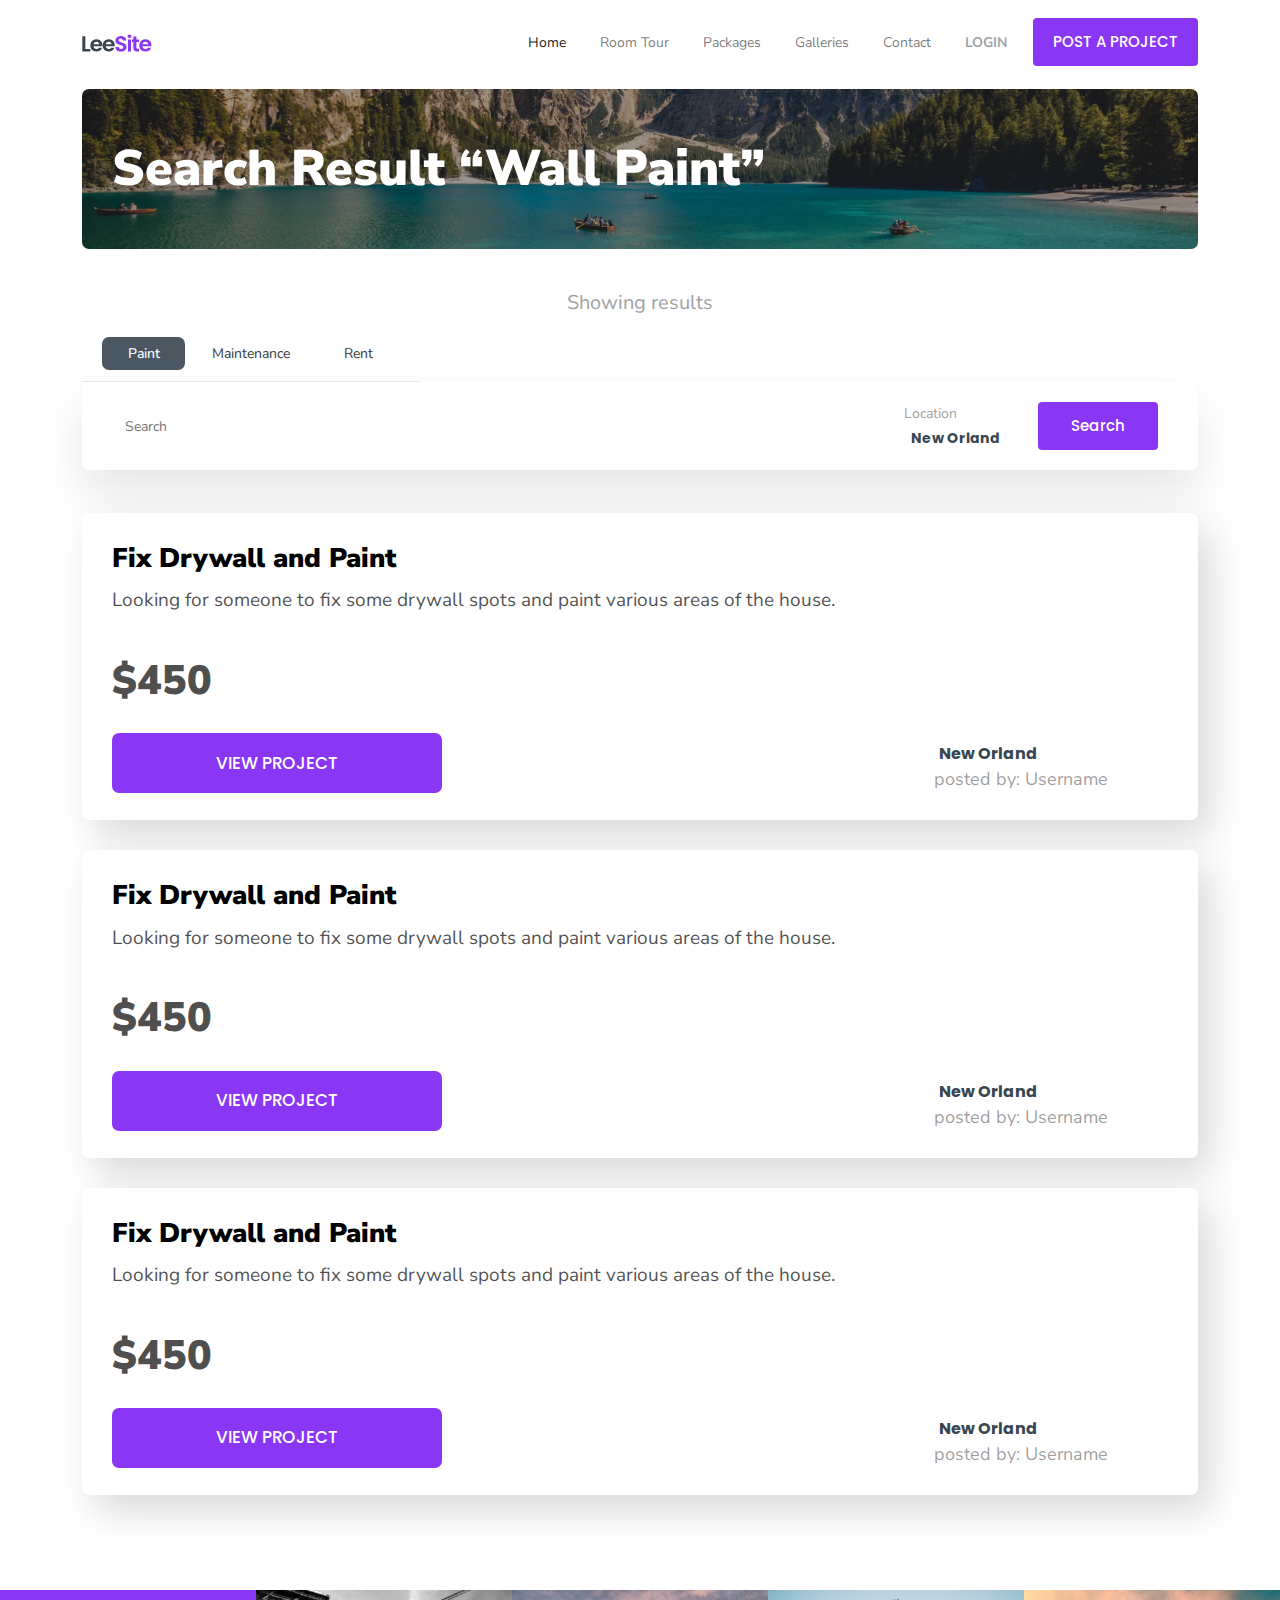
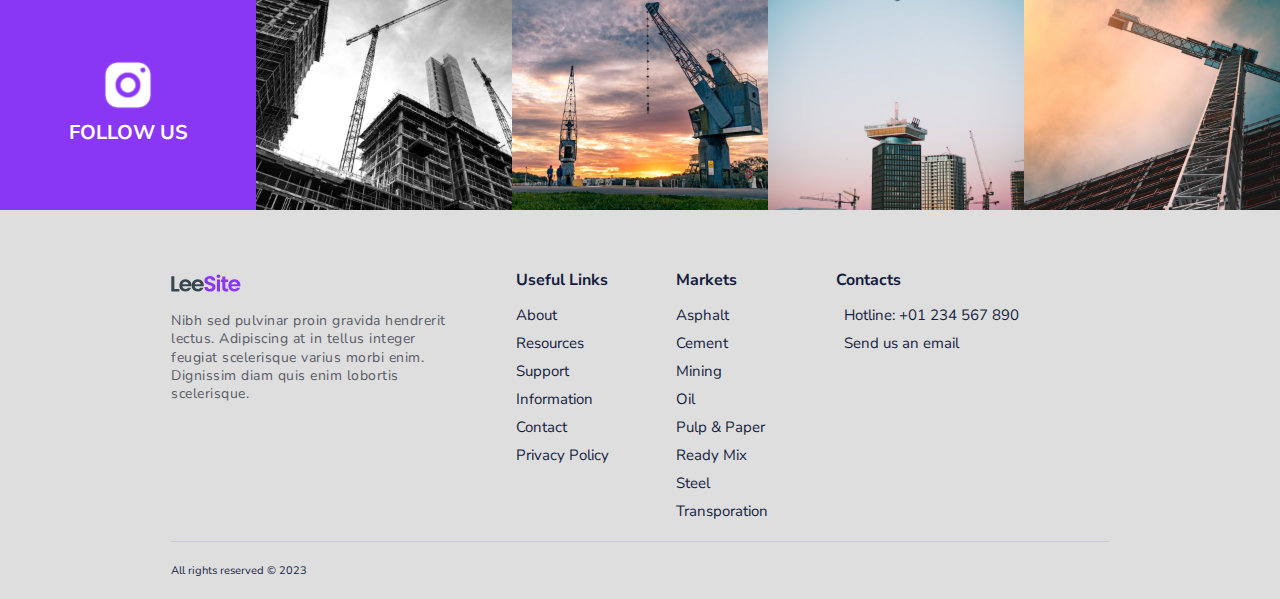
==== commit c15af933: "v-1.05" ====
--- a/search.html
+++ b/search.html
@@ -162,7 +162,7 @@
                               <div class="icon">
                                 <i class="fal fa-map-marker-alt"></i>
                               </div>
-                              <select class="h-inp h-inp-select">
+                              <select class="h-inp h-inp-select form-select">
                                 <option>New Orland</option>
                                 <option>New Orland</option>
                                 <option>New Orland</option>
--- a/style.css
+++ b/style.css
@@ -82,12 +82,12 @@
   width: 100%;
   overflow: hidden;
 }
-@media (max-width: 1899px) and (min-width: 1200px) {
+@media (max-width: 2999px) and (min-width: 1200px) {
   .container {
     max-width: 1140px;
   }
 }
-@media (min-width: 1900px) {
+@media (min-width: 3000px) {
   .container {
     max-width: 1625px;
   }
@@ -334,6 +334,14 @@
   font-family: var(--poppins);
   font-weight: 700;
   color: #384652;
+  padding: 0 5px;
+  box-shadow: none !important;
+  border: none !important;
+  background: #fff;
+}
+.h-inp option {
+  padding: 10px;
+  background: #fff;
 }
 .hero-search-box_in .src-btn {
   min-width: 160px;
@@ -389,10 +397,10 @@
   flex-direction: column;
 }
 .project-single {
-  padding: 70px 47px 57px;
-  border-radius: 10px;
-  background: #FFF;
-  box-shadow: 12.708499908447266px 16.52104949951172px 38.1254997253418px 0px rgba(0, 0, 0, 0.15);
+	padding: 45px 47px 42px;
+	border-radius: 10px;
+	background: #FFF;
+	box-shadow: 12.708499908447266px 16.52104949951172px 38.1254997253418px 0px rgba(0, 0, 0, 0.15);
 }
 .project_ttl {
   margin-bottom: 55px;
@@ -596,6 +604,7 @@
 
 .follow__row {
   display: flex;
+  justify-content: center;
 }
 .follow-item {
   width: 50%;
@@ -617,6 +626,10 @@
   font-size: 36.798px;
   font-style: normal;
   font-weight: 700;
+}
+.follow-item {
+  height: 330px;
+  flex-grow: 1;
 }
 .follow-item .img {
   height: 100%;
--- a/css/responsive.css
+++ b/css/responsive.css
@@ -1,6 +1,6 @@
 
 
-@media (max-width: 1899px) {
+@media (max-width: 2999px) {
     .navbar {
         padding: 18px 0;
     }
@@ -120,7 +120,7 @@
         margin-bottom: 35px;
     }
     .project-single {
-        padding: 50px 30px 40px;
+        padding: 30px 30px 27px;
         border-radius: 7px;
     }
     .projects-wrapper {
@@ -289,6 +289,11 @@
         padding: 17px 35px 20px;
         border-radius: 7px;
     }
+
+
+    .follow-item {
+        height: auto;
+      }
 }
 
 
@@ -512,6 +517,8 @@
         font-size: 17px;
         margin-bottom: 10px
     }
+
+
 }
 
 
